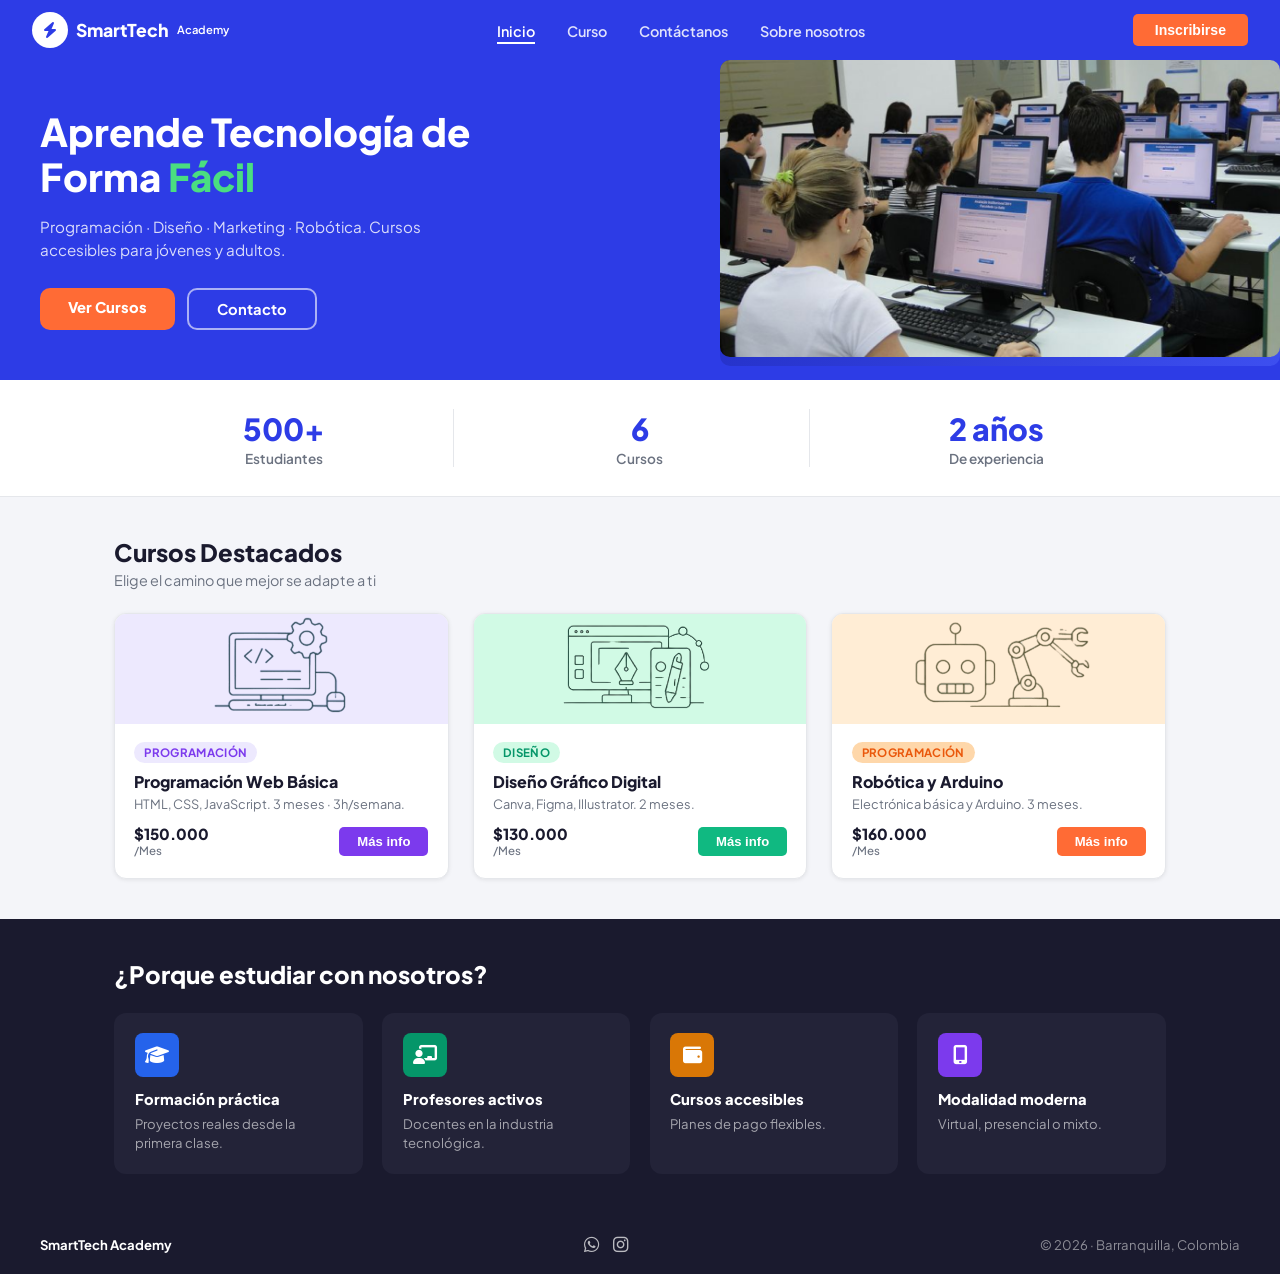
==== index.html @ 9f023a61 "subiendo HTML" ====
<!DOCTYPE html>
<html lang="es">
<head>
  <meta charset="UTF-8"/>
  <meta name="viewport" content="width=device-width, initial-scale=1.0"/>
  <title>SmartTech Academy — Inicio</title>
  <link rel="stylesheet" href="styles.css"/>
  <link rel="stylesheet" href="https://cdnjs.cloudflare.com/ajax/libs/font-awesome/6.5.0/css/all.min.css"/>
  <style>
    /* ---- HERO SECTION ---- */
    .hero {
      background: var(--blue-primary);
      padding: 0;
      display: flex;
      align-items: stretch;
      min-height: 320px;
      overflow: hidden;
    }
    .hero-content {
      flex: 1;
      padding: 3rem 2.5rem;
      display: flex;
      flex-direction: column;
      justify-content: center;
      color: white;
    }
    .hero-content h1 {
      font-size: 2.4rem;
      font-weight: 900;
      line-height: 1.15;
      margin-bottom: 1rem;
    }
    .hero-content h1 .highlight { color: var(--green-accent); }
    .hero-content p {
      font-size: 0.95rem;
      color: rgba(255,255,255,0.82);
      margin-bottom: 1.6rem;
      line-height: 1.55;
      max-width: 420px;
    }
    .hero-buttons { display: flex; gap: 12px; flex-wrap: wrap; }
    .btn-hero-primary {
      background: var(--orange-accent);
      color: white;
      padding: 10px 28px;
      border-radius: 22px;
      font-weight: 800;
      font-size: 0.92rem;
      transition: background 0.2s, transform 0.15s;
    }
    .btn-hero-primary:hover { background: #e55a28; transform: translateY(-1px); }
    .btn-hero-secondary {
      background: transparent;
      color: white;
      border: 2px solid rgba(255,255,255,0.6);
      padding: 10px 28px;
      border-radius: 22px;
      font-weight: 700;
      font-size: 0.92rem;
      transition: border-color 0.2s, background 0.2s;
    }
    .btn-hero-secondary:hover { border-color: white; background: rgba(255,255,255,0.08); }
    .hero-image {
      width: 560px;
      height: 306px;
      border-radius: 10px;
      flex-shrink: 0;
      overflow: hidden;
      position: relative;
    }
    .hero-image img {
      width: 560px;
      height: 306px;
      border-radius: 10px;
      object-fit: cover;
    }
    .hero-image-placeholder {
      width: 560px;
      height: 306px;
      background: linear-gradient(135deg, #1a24b8 0%, #3d4ff0 100%);
      display: flex;
      align-items: center;
      justify-content: center;
      font-size: 5rem;
    }

    /* ---- STATS ---- */
    .stats-bar {
      background: white;
      border-bottom: 1px solid #e5e7eb;
    }
    .stats-inner {
      max-width: 1100px;
      margin: 0 auto;
      padding: 1.8rem 1.5rem;
      display: grid;
      grid-template-columns: repeat(3, 1fr);
      text-align: center;
      gap: 1rem;
    }
    .stat-item {
      border-right: 1px solid #e5e7eb;
      padding: 0 1rem;
    }
    .stat-item:last-child { border-right: none; }
    .stat-item .stat-number {
      font-size: 1.9rem;
      font-weight: 900;
      color: var(--blue-primary);
    }
    .stat-item .stat-label {
      font-size: 0.85rem;
      color: var(--text-gray);
      font-weight: 600;
      margin-top: 2px;
    }

    /* ---- FEATURED COURSES ---- */
    .featured-section { max-width: 1100px; margin: 0 auto; padding: 2.5rem 1.5rem 0; }
    .section-header { margin-bottom: 1.5rem; }
    .section-header h2 { font-size: 1.5rem; font-weight: 900; color: var(--text-dark); }
    .section-header p { font-size: 0.9rem; color: var(--text-gray); margin-top: 4px; }

    /* ---- WHY US ---- */
    .why-section {
      background: var(--dark-bg);
      color: white;
      padding: 2.5rem 0;
      margin-top: 2.5rem;
    }
    .why-inner {
      max-width: 1100px;
      margin: 0 auto;
      padding: 0 1.5rem;
    }
    .why-inner h2 { font-size: 1.5rem; font-weight: 900; margin-bottom: 1.5rem; }
    .why-grid {
      display: grid;
      grid-template-columns: repeat(4, 1fr);
      gap: 1.2rem;
    }
    .why-card {
      background: var(--dark-card);
      border-radius: var(--radius-md);
      padding: 1.3rem;
    }
    .why-card .why-icon {
      width: 44px;
      height: 44px;
      border-radius: var(--radius-sm);
      display: flex;
      align-items: center;
      justify-content: center;
      font-size: 1.2rem;
      margin-bottom: 0.8rem;
    }
    .icon-blue   { background: #2563eb; color: white; }
    .icon-green  { background: #059669; color: white; }
    .icon-orange { background: #d97706; color: white; }
    .icon-purple { background: #7c3aed; color: white; }
    .why-card h4 { font-size: 0.92rem; font-weight: 800; margin-bottom: 0.35rem; }
    .why-card p  { font-size: 0.82rem; color: rgba(255,255,255,0.6); line-height: 1.5; }

    @media (max-width: 900px) {
      .hero { flex-direction: column; }
      .hero-image { width: 100%; height: 200px; }
      .why-grid { grid-template-columns: repeat(2, 1fr); }
    }
    @media (max-width: 640px) {
      .hero-content h1 { font-size: 1.7rem; }
      .stats-inner { grid-template-columns: 1fr; }
      .stat-item { border-right: none; border-bottom: 1px solid #e5e7eb; padding: 0.8rem 0; }
      .stat-item:last-child { border-bottom: none; }
      .why-grid { grid-template-columns: 1fr; }
    }

    .btn-inscribirse {
      border-radius: 5px;
    }

    .btn-masinfo.purple {
    background-color: #7c3aed !important;
    border-radius: 5px;
    }

     .btn-masinfo.orange {
      border-radius: 5px;
     }

     .btn-masinfo.green {
      border-radius: 5px;
     }

    .badge-prog-orange {
    background-color: #fed7aa;
    color: #ea580c;
    }

    .badge-prog-purple {
    background-color: #ede9fe;
    color: #7c3aed;
   }

    .btn-hero-primary {

      border-radius: 10px;
    }

    .btn-hero-secondary {
      border-radius: 10px;
    }

    .estudiantes-img {
      width:560px;
      height: 306px;;
    }

  </style>

  
</head>
<body>

<!-- NAVBAR -->
<nav class="navbar">
  <a href="index.html" class="navbar-logo">
    <div class="logo-icon"><i class="fas fa-bolt"></i></div>
    SmartTech<br><small style="font-weight:600;font-size:0.7rem;line-height:1">Academy</small>
  </a>
  <button class="navbar-toggle" onclick="this.nextElementSibling.classList.toggle('open')">
    <i class="fas fa-bars"></i>
  </button>
  <ul class="navbar-nav">
    <li><a href="index.html" class="active">Inicio</a></li>
    <li><a href="courses.html">Curso</a></li>
    <li><a href="contact.html">Contáctanos</a></li>
    <li><a href="about.html">Sobre nosotros</a></li>
  </ul>
  <a href="enrollment.html" class="btn-inscribirse">Inscribirse</a>
</nav>

<!-- HERO -->
<section class="hero">
  <div class="hero-content">
    <h1>Aprende Tecnología de<br>Forma <span class="highlight">Fácil</span></h1>
    <p>Programación · Diseño · Marketing · Robótica. Cursos accesibles para jóvenes y adultos.</p>
    <div class="hero-buttons">
      <a href="courses.html" class="btn-hero-primary">Ver Cursos</a>
      <a href="contact.html" class="btn-hero-secondary">Contacto</a>
    </div>
  </div>
  <div class="hero-image">
    <div class="hero-image-placeholder">
      <span><img src="1.png" alt="estudiantes" class="estudiantes-img"></span>
    </div>
  </div>
</section>

<!-- STATS -->
<div class="stats-bar">
  <div class="stats-inner">
    <div class="stat-item">
      <div class="stat-number">500+</div>
      <div class="stat-label">Estudiantes</div>
    </div>
    <div class="stat-item">
      <div class="stat-number">6</div>
      <div class="stat-label">Cursos</div>
    </div>
    <div class="stat-item">
      <div class="stat-number">2 años</div>
      <div class="stat-label">De experiencia</div>
    </div>
  </div>
</div>

<!-- FEATURED COURSES -->
<div class="featured-section">
  <div class="section-header">
    <h2>Cursos Destacados</h2>
    <p>Elige el camino que mejor se adapte a ti</p>
  </div>
  <div class="courses-grid">

    <div class="course-card">
      <div class="course-card-thumb thumb-purple"><img src="programacion.png" alt=""></div>
      <div class="course-card-body">
        <span class="course-badge badge-prog-purple">Programación</span>
        <h3>Programación Web Básica</h3>
        <p class="course-meta">HTML, CSS, JavaScript. 3 meses · 3h/semana.</p>
        <div class="course-card-footer">
          <div class="course-price">$150.000 <span>/Mes</span></div>
          <button class="btn-masinfo purple">Más info</button>
        </div>
      </div>
    </div>

    <div class="course-card">
      <div class="course-card-thumb thumb-green"><img src="diseño.png" alt=""></div>
      <div class="course-card-body">
        <span class="course-badge badge-design">Diseño</span>
        <h3>Diseño Gráfico Digital</h3>
        <p class="course-meta">Canva, Figma, Illustrator. 2 meses.</p>
        <div class="course-card-footer">
          <div class="course-price">$130.000 <span>/Mes</span></div>
          <button class="btn-masinfo green">Más info</button>
        </div>
      </div>
    </div>

    <div class="course-card">
      <div class="course-card-thumb thumb-orange"><img src="robotica.png" alt=""></div>
      <div class="course-card-body">
        <span class="course-badge badge-prog-orange">Programación</span>
        <h3>Robótica y Arduino</h3>
        <p class="course-meta">Electrónica básica y Arduino. 3 meses.</p>
        <div class="course-card-footer">
          <div class="course-price">$160.000 <span>/Mes</span></div>
          <button class="btn-masinfo orange">Más info</button>
        </div>
      </div>
    </div>

  </div>
</div>

<!-- WHY US -->
<section class="why-section">
  <div class="why-inner">
    <h2>¿Porque estudiar con nosotros?</h2>
    <div class="why-grid">
      <div class="why-card">
        <div class="why-icon icon-blue"><i class="fas fa-graduation-cap"></i></div>
        <h4>Formación práctica</h4>
        <p>Proyectos reales desde la primera clase.</p>
      </div>
      <div class="why-card">
        <div class="why-icon icon-green"><i class="fas fa-chalkboard-teacher"></i></div>
        <h4>Profesores activos</h4>
        <p>Docentes en la industria tecnológica.</p>
      </div>
      <div class="why-card">
        <div class="why-icon icon-orange"><i class="fas fa-wallet"></i></div>
        <h4>Cursos accesibles</h4>
        <p>Planes de pago flexibles.</p>
      </div>
      <div class="why-card">
        <div class="why-icon icon-purple"><i class="fas fa-mobile-alt"></i></div>
        <h4>Modalidad moderna</h4>
        <p>Virtual, presencial o mixto.</p>
      </div>
    </div>
  </div>
</section>

<!-- FOOTER -->
<footer>
  <span class="footer-logo">SmartTech Academy</span>
  <div class="footer-social">
    <a href="https://api.whatsapp.com/send?phone=573505887101" target="_blank"><i class="fab fa-whatsapp"></i></a>
    <a href="https://www.instagram.com/unicostacol/" target="_blank"><i class="fab fa-instagram"></i></a>
  </div>
  <span class="footer-copy">© 2026 · Barranquilla, Colombia</span>
</footer>

</body>
</html>
---- styles.css ----
/* ========================================
   SMARTTECH ACADEMY — Global Stylesheet
   ======================================== */

@import url('https://fonts.googleapis.com/css2?family=Plus+Jakarta+Sans:wght@200;300;400;500;600;700;800&display=swap');

/* ---- CSS Variables ---- */
:root {
  --blue-primary: #2D3CE6;
  --blue-dark: #1a24b8;
  --blue-light: #eef0fd;
  --green-accent: #4ADE80;
  --orange-accent: #FF6B35;
  --dark-bg: #1a1a2e;
  --dark-card: #232338;
  --text-dark: #1a1a2e;
  --text-gray: #6b7280;
  --text-light: #9ca3af;
  --white: #ffffff;
  --card-border: #e5e7eb;
  --shadow-sm: 0 1px 4px rgba(0,0,0,0.08);
  --shadow-md: 0 4px 16px rgba(0,0,0,0.10);
  --shadow-lg: 0 8px 32px rgba(0,0,0,0.14);
  --radius-sm: 8px;
  --radius-md: 12px;
  --radius-lg: 16px;
  --radius-xl: 24px;

  /* Category badge colors */
  --cat-prog-bg: #ede9fe;
  --cat-prog-text: #7c3aed;
  --cat-design-bg: #d1fae5;
  --cat-design-text: #059669;
  --cat-marketing-bg: #fce7f3;
  --cat-marketing-text: #db2979;
  --cat-ofimatica-bg: #fef3c7;
  --cat-ofimatica-text: #d97706;
  --cat-ia-bg: #dbeafe;
  --cat-ia-text: #2563eb;
}

/* ---- Reset & Base ---- */
*, *::before, *::after { box-sizing: border-box; margin: 0; padding: 0; }
html { scroll-behavior: smooth; }
body {
  font-family: 'Plus Jakarta Sans', sans-serif;
  color: var(--text-dark);
  background: #f4f5f9;
  min-height: 100vh;
  -webkit-font-smoothing: antialiased;
}
a { text-decoration: none; color: inherit; }
img { max-width: 100%; }
ul { list-style: none; }

/* ========================================
   NAVBAR
   ======================================== */
.navbar {
  background: var(--blue-primary);
  padding: 0 2rem;
  height: 60px;
  display: flex;
  align-items: center;
  justify-content: space-between;
  position: sticky;
  top: 0;
  z-index: 100;
}
.navbar-logo {
  display: flex;
  align-items: center;
  gap: 8px;
  color: var(--white);
  font-weight: 800;
  font-size: 1.1rem;
}
.navbar-logo .logo-icon {
  width: 36px;
  height: 36px;
  background: var(--white);
  border-radius: 50%;
  display: flex;
  align-items: center;
  justify-content: center;
  color: var(--blue-primary);
  font-size: 1rem;
}
.navbar-nav {
  display: flex;
  align-items: center;
  gap: 2rem;
}
.navbar-nav a {
  color: rgba(255,255,255,0.85);
  font-size: 0.9rem;
  font-weight: 600;
  transition: color 0.2s;
}
.navbar-nav a:hover,
.navbar-nav a.active { color: var(--white); }
.navbar-nav a.active { border-bottom: 2px solid var(--white); padding-bottom: 2px; }
.btn-inscribirse {
  background: var(--orange-accent);
  color: var(--white);
  border: none;
  padding: 8px 22px;
  border-radius: 20px;
  font-family: 'Nunito', sans-serif;
  font-weight: 700;
  font-size: 0.88rem;
  cursor: pointer;
  transition: background 0.2s, transform 0.15s;
  text-decoration: none;
  display: inline-block;
}
.btn-inscribirse:hover { background: #e55a28; transform: translateY(-1px); }

/* Hamburger for mobile */
.navbar-toggle {
  display: none;
  background: none;
  border: none;
  color: white;
  font-size: 1.4rem;
  cursor: pointer;
}

/* ========================================
   PAGE HERO BANNER
   ======================================== */
.page-hero {
  background: var(--blue-primary);
  color: white;
  padding: 2rem 2.5rem;
}
.breadcrumb {
  font-size: 0.8rem;
  color: rgba(255,255,255,0.7);
  margin-bottom: 0.5rem;
}
.breadcrumb a { color: rgba(255,255,255,0.7); }
.breadcrumb a:hover { color: white; }
.page-hero h1 {
  font-size: 1.8rem;
  font-weight: 900;
  margin-bottom: 0.3rem;
}
.page-hero p {
  font-size: 0.95rem;
  color: rgba(255,255,255,0.8);
}

/* ========================================
   SECTION WRAPPER
   ======================================== */
.section-wrapper {
  max-width: 1100px;
  margin: 0 auto;
  padding: 2.5rem 1.5rem;
}

/* ========================================
   COURSE CARDS
   ======================================== */
.courses-grid {
  display: grid;
  grid-template-columns: repeat(3, 1fr);
  gap: 1.5rem;
}
.course-card {
  background: var(--white);
  border-radius: var(--radius-md);
  overflow: hidden;
  box-shadow: var(--shadow-sm);
  border: 1px solid var(--card-border);
  transition: transform 0.2s, box-shadow 0.2s;
}
.course-card:hover { transform: translateY(-4px); box-shadow: var(--shadow-md); }
.course-card-thumb {
  height: 110px;
  display: flex;
  align-items: center;
  justify-content: center;
  font-size: 2.5rem;
}
.thumb-purple { background: #ede9fe; }
.thumb-green  { background: #d1fae5; }
.thumb-orange { background: #ffedd5; }
.thumb-yellow { background: #fef3c7; }
.thumb-blue   { background: #dbeafe; }
.thumb-pink   { background: #fce7f3; }

.course-card-body { padding: 1rem 1.2rem 1.2rem; }
.course-badge {
  display: inline-block;
  font-size: 0.72rem;
  font-weight: 700;
  padding: 3px 10px;
  border-radius: 20px;
  margin-bottom: 0.5rem;
  text-transform: uppercase;
  letter-spacing: 0.03em;
}
.badge-prog     { background: var(--cat-prog-bg);     color: var(--cat-prog-text); }
.badge-design   { background: var(--cat-design-bg);   color: var(--cat-design-text); }
.badge-marketing{ background: var(--cat-marketing-bg);color: var(--cat-marketing-text); }
.badge-ofimatica{ background: var(--cat-ofimatica-bg);color: var(--cat-ofimatica-text); }
.badge-ia       { background: var(--cat-ia-bg);       color: var(--cat-ia-text); }

.course-card-body h3 { font-size: 1rem; font-weight: 800; margin-bottom: 0.25rem; }
.course-card-body .course-meta { font-size: 0.8rem; color: var(--text-gray); margin-bottom: 0.8rem; }
.course-card-footer {
  display: flex;
  align-items: center;
  justify-content: space-between;
}
.course-price { font-size: 0.95rem; font-weight: 800; color: var(--text-dark); }
.course-price span { display: block; font-size: 0.72rem; color: var(--text-gray); font-weight: 500; }
.btn-masinfo {
  background: var(--orange-accent);
  color: white;
  border: none;
  padding: 7px 18px;
  border-radius: 20px;
  font-family: 'Nunito', sans-serif;
  font-weight: 700;
  font-size: 0.82rem;
  cursor: pointer;
  transition: background 0.2s, transform 0.15s;
}
.btn-masinfo:hover { background: #e55a28; transform: translateY(-1px); }
.btn-masinfo.green  { background: #10b981; }
.btn-masinfo.green:hover  { background: #059669; }

/* ========================================
   FOOTER
   ======================================== */
footer {
  background: var(--dark-bg);
  color: rgba(255,255,255,0.7);
  padding: 1.2rem 2.5rem;
  display: flex;
  align-items: center;
  justify-content: space-between;
  font-size: 0.82rem;
}
footer .footer-logo { font-weight: 700; color: white; }
footer .footer-social { display: flex; gap: 14px; }
footer .footer-social a {
  color: rgba(255,255,255,0.7);
  font-size: 1.1rem;
  transition: color 0.2s;
}
footer .footer-social a:hover { color: white; }
footer .footer-copy { color: rgba(255,255,255,0.5); }

/* ========================================
   FORMS
   ======================================== */
.form-group { margin-bottom: 1.1rem; }
.form-group label {
  display: block;
  font-size: 0.85rem;
  font-weight: 600;
  margin-bottom: 0.3rem;
  color: var(--text-dark);
}
.form-group input,
.form-group select,
.form-group textarea {
  width: 100%;
  border: 1px solid #d1d5db;
  border-radius: var(--radius-sm);
  padding: 9px 12px;
  font-family: 'Nunito', sans-serif;
  font-size: 0.9rem;
  color: var(--text-gray);
  background: white;
  outline: none;
  transition: border-color 0.2s, box-shadow 0.2s;
}
.form-group input:focus,
.form-group select:focus,
.form-group textarea:focus {
  border-color: var(--blue-primary);
  box-shadow: 0 0 0 3px rgba(45,60,230,0.1);
}
.form-group textarea { resize: vertical; min-height: 90px; }
.btn-submit {
  width: 100%;
  background: var(--dark-bg);
  color: white;
  border: none;
  padding: 12px;
  border-radius: var(--radius-sm);
  font-family: 'Nunito', sans-serif;
  font-weight: 700;
  font-size: 0.95rem;
  cursor: pointer;
  transition: background 0.2s, transform 0.15s;
}
.btn-submit:hover { background: #2d2d4e; transform: translateY(-1px); }

/* ========================================
   CHECKBOX
   ======================================== */
.checkbox-group {
  display: flex;
  align-items: center;
  gap: 8px;
  font-size: 0.85rem;
  color: var(--text-gray);
  margin-bottom: 1.2rem;
}
.checkbox-group input[type="checkbox"] { width: 16px; height: 16px; accent-color: var(--blue-primary); }
.checkbox-group a { color: var(--blue-primary); font-weight: 600; }

/* ========================================
   RESPONSIVE
   ======================================== */
@media (max-width: 900px) {
  .courses-grid { grid-template-columns: repeat(2, 1fr); }
}
@media (max-width: 640px) {
  .navbar-nav { display: none; flex-direction: column; background: var(--blue-dark); position: absolute; top: 60px; left: 0; right: 0; padding: 1rem 2rem; gap: 1rem; }
  .navbar-nav.open { display: flex; }
  .navbar-toggle { display: block; }
  .courses-grid { grid-template-columns: 1fr; }
  .page-hero { padding: 1.5rem 1.2rem; }
  .page-hero h1 { font-size: 1.4rem; }
  .section-wrapper { padding: 1.5rem 1rem; }
  footer { flex-direction: column; gap: 0.8rem; text-align: center; }
}
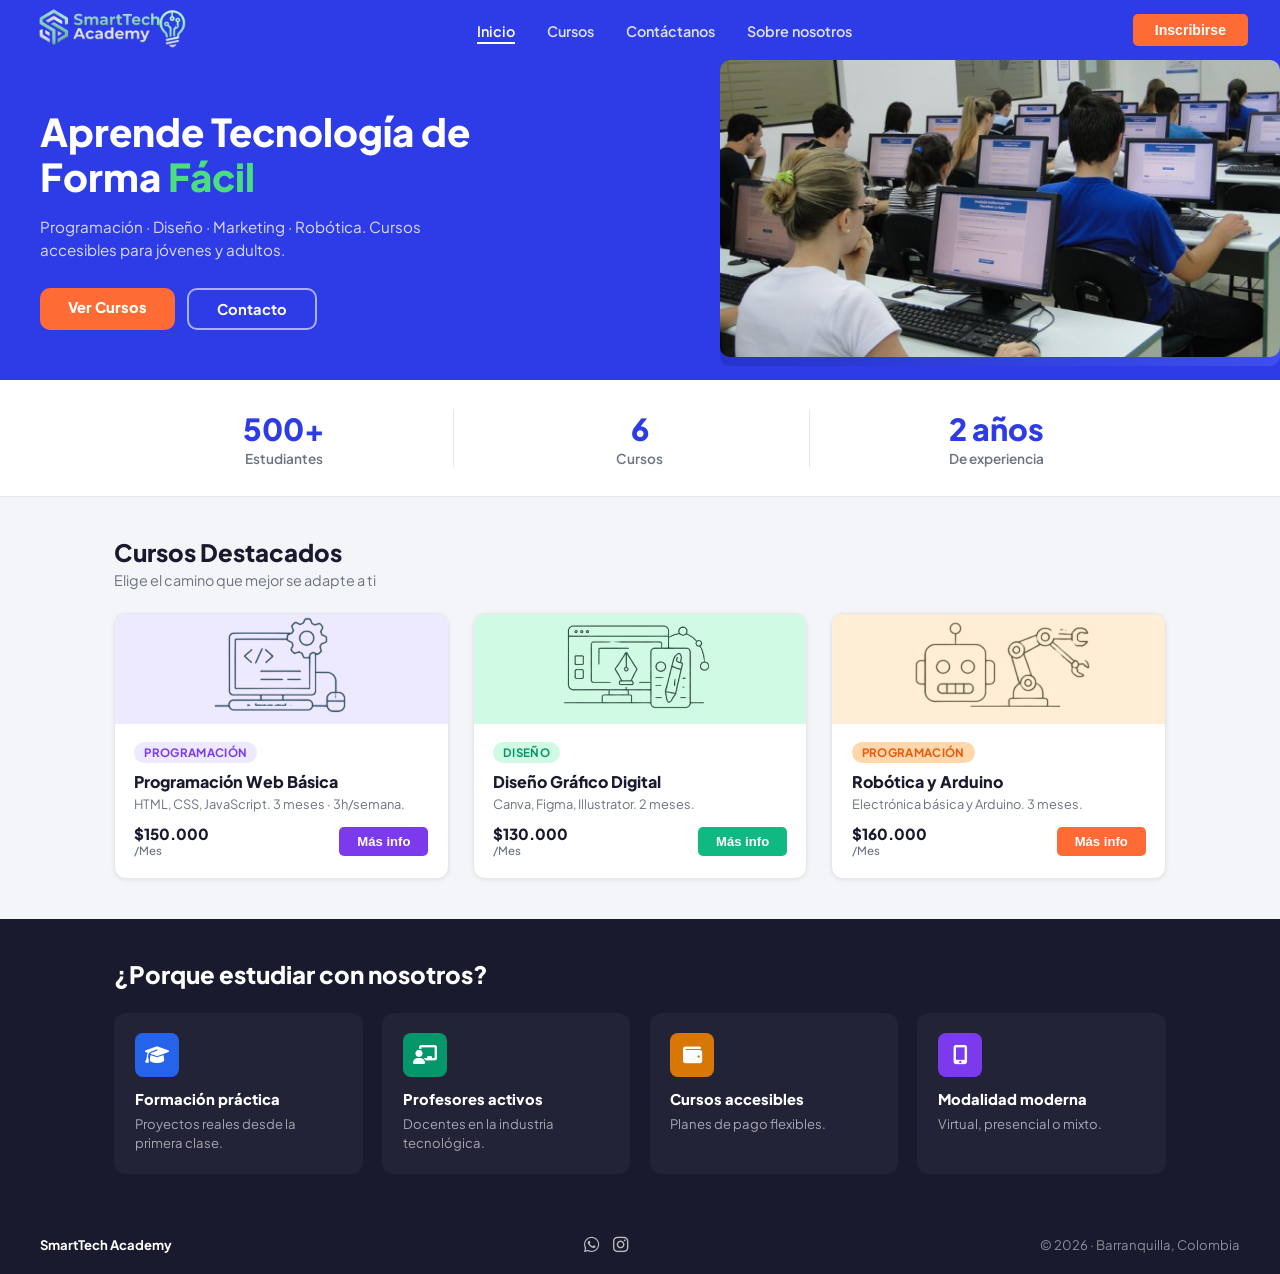
==== commit 89dba7cf: "Add files via upload" ====
--- a/index.html
+++ b/index.html
@@ -4,6 +4,9 @@
   <meta charset="UTF-8"/>
   <meta name="viewport" content="width=device-width, initial-scale=1.0"/>
   <title>SmartTech Academy — Inicio</title>
+
+   <link rel="icon" type="image/png" href="image-removebg-preview.png">
+
   <link rel="stylesheet" href="styles.css"/>
   <link rel="stylesheet" href="https://cdnjs.cloudflare.com/ajax/libs/font-awesome/6.5.0/css/all.min.css"/>
   <style>
@@ -215,6 +218,18 @@
       height: 306px;;
     }
 
+    .logo-img{
+    height: 45px;
+    width: auto;
+    display: block;
+     }
+
+     .logo-img{
+    height: 45px;
+    width: auto;
+    display: block;
+}
+
   </style>
 
   
@@ -224,15 +239,14 @@
 <!-- NAVBAR -->
 <nav class="navbar">
   <a href="index.html" class="navbar-logo">
-    <div class="logo-icon"><i class="fas fa-bolt"></i></div>
-    SmartTech<br><small style="font-weight:600;font-size:0.7rem;line-height:1">Academy</small>
-  </a>
+    <img src="image-removebg-preview.png" alt="SmartTech Academy" class="logo-img">
+</a>
   <button class="navbar-toggle" onclick="this.nextElementSibling.classList.toggle('open')">
     <i class="fas fa-bars"></i>
   </button>
   <ul class="navbar-nav">
     <li><a href="index.html" class="active">Inicio</a></li>
-    <li><a href="courses.html">Curso</a></li>
+    <li><a href="courses.html">Cursos</a></li>
     <li><a href="contact.html">Contáctanos</a></li>
     <li><a href="about.html">Sobre nosotros</a></li>
   </ul>
